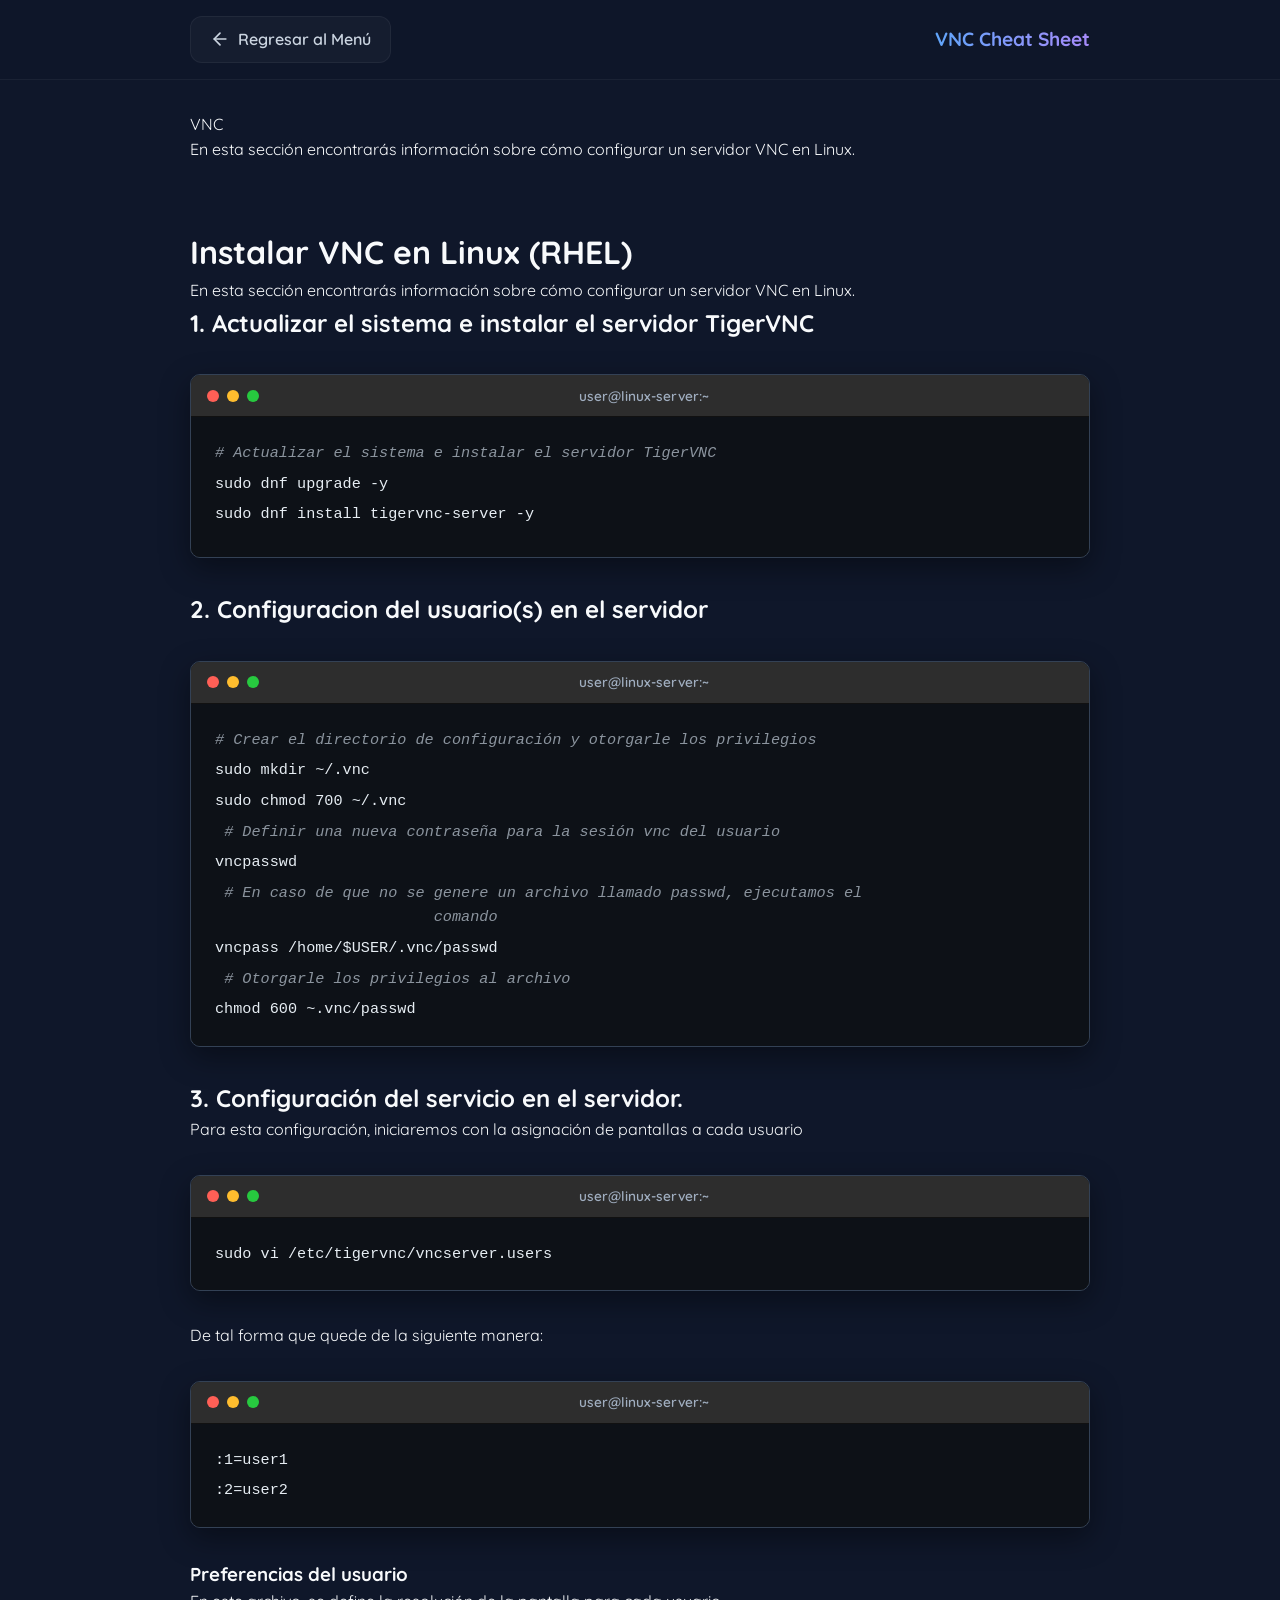
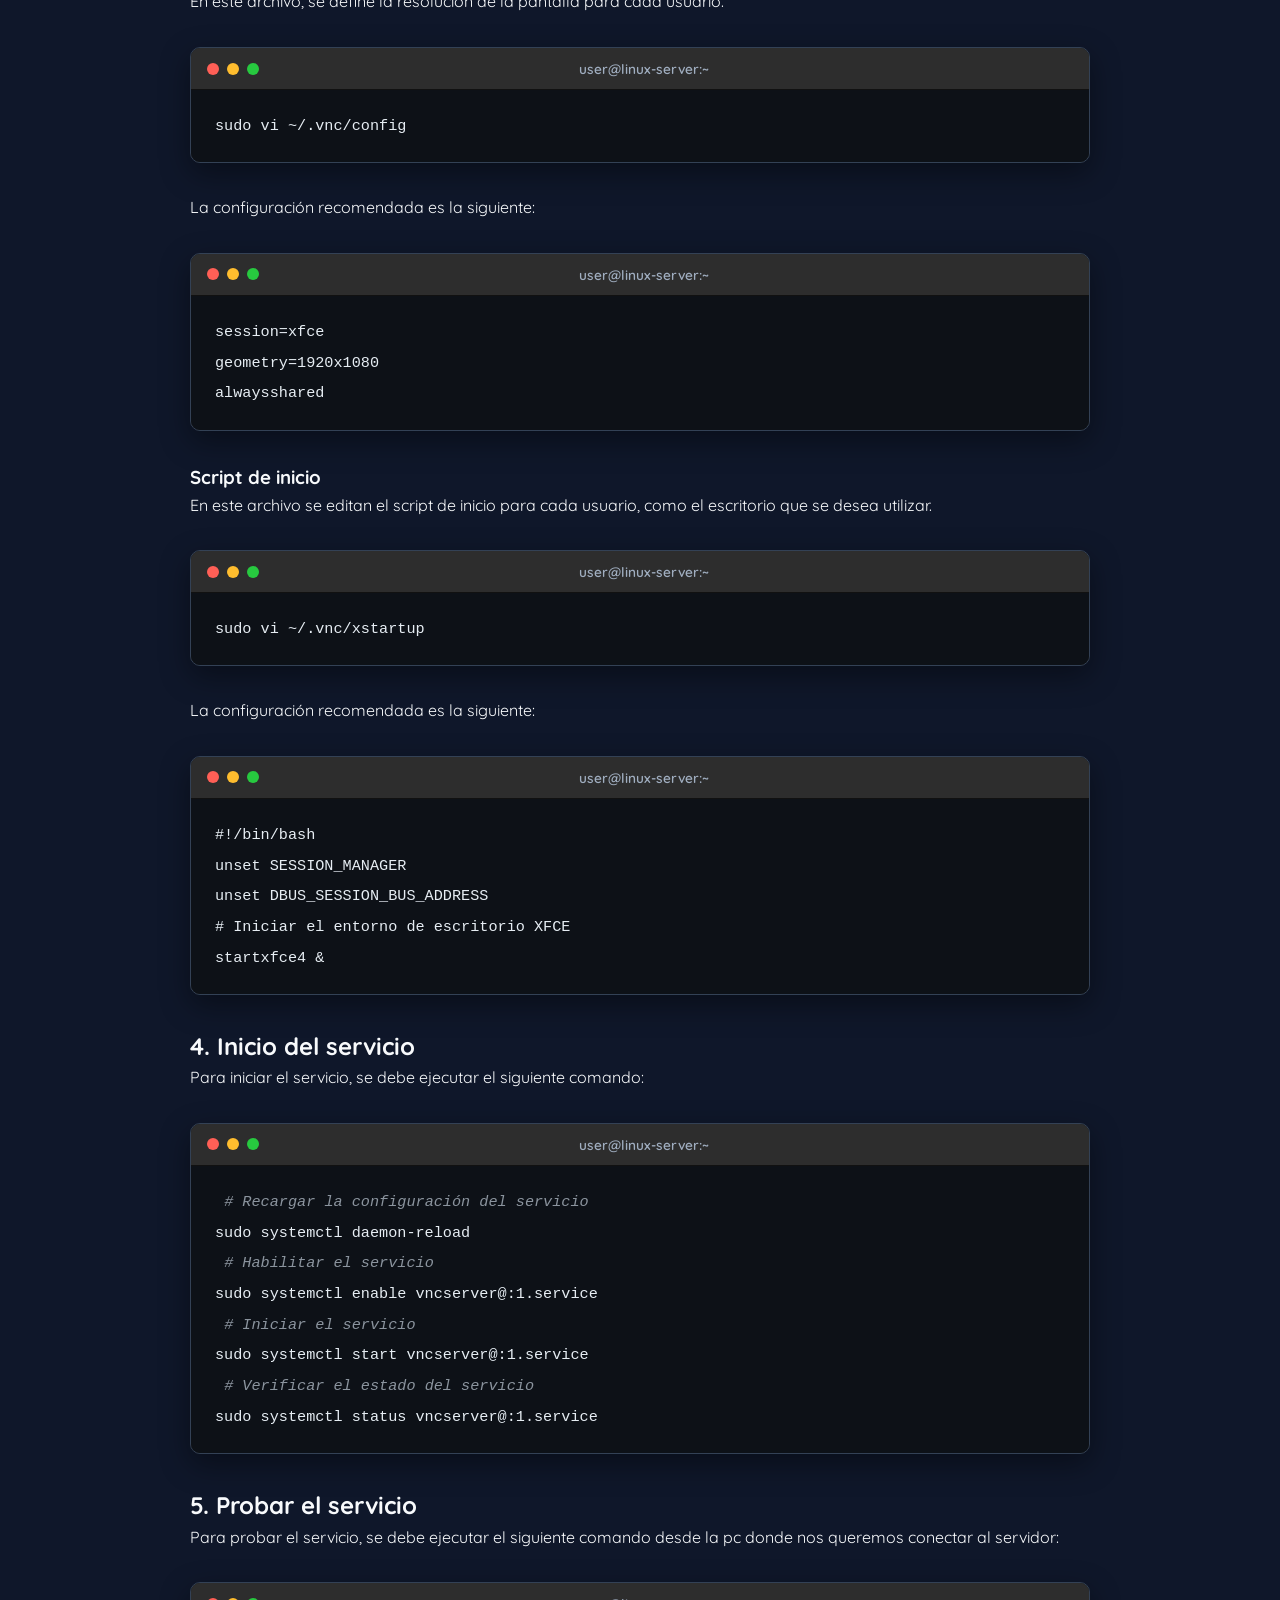
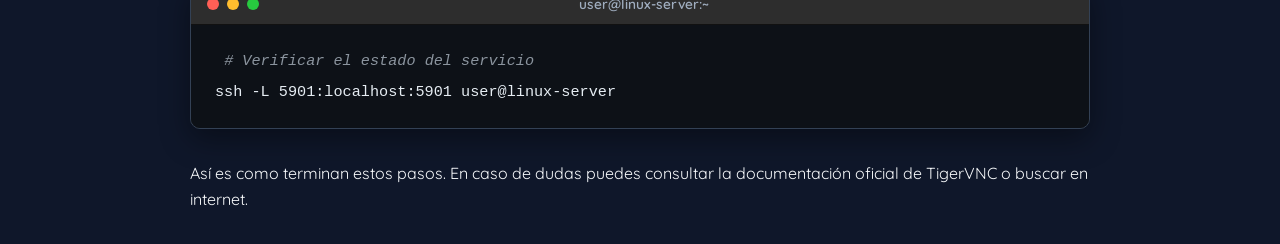
==== cheatsheets/vnc/vnc.html @ 523d9acf "first commit" ====
<!DOCTYPE html>
<html lang="en">

<head>
    <meta charset="UTF-8">
    <meta name="viewport" content="width=device-width, initial-scale=1.0">
    <link rel="stylesheet" href="../generals.css">
    <title> VNC | Cheatsheet</title>
</head>

<body>
    <nav class="navbar container">
        <div class="interior-contenedor navbar-content">
            <a href="../../index.html" class="btn-back">
                <svg xmlns="http://www.w3.org/2000/svg" width="20" height="20" viewBox="0 0 24 24" fill="none"
                    stroke="currentColor" stroke-width="2" stroke-linecap="round" stroke-linejoin="round">
                    <line x1="19" y1="12" x2="5" y2="12"></line>
                    <polyline points="12 19 5 12 12 5"></polyline>
                </svg>
                Regresar al Menú
            </a>
            <span class="navbar-title">VNC Cheat Sheet</span>
        </div>
    </nav>

    <header class="container">
        <div class="interior-contenedor">
            <p class="title-container"> VNC </p>
            <p class="subtitle-container">
                En esta sección encontrarás información sobre cómo configurar un servidor VNC en Linux.
            </p>
        </div>
    </header>

    <main class="container">
        <div class="interior-contenedor">
            <h1 class="title-container"> Instalar VNC en Linux (RHEL)</h1>
            <p class="subtitle-container">
                En esta sección encontrarás información sobre cómo configurar un servidor VNC en Linux.
            </p>

            <h2 class="title-container"> 1. Actualizar el sistema e instalar el servidor TigerVNC</h2>

            <div class="linux-terminal">
                <div class="linux-terminal-header">
                    <div class="terminal-actions">
                        <div class="terminal-action close"></div>
                        <div class="terminal-action minimize"></div>
                        <div class="terminal-action maximize"></div>
                    </div>
                    <div class="terminal-title">user@linux-server:~</div>
                </div>
                <div class="linux-terminal-content">
                    <p class="comment-line"># Actualizar el sistema e instalar el servidor TigerVNC</p>
                    <p class="code-line">sudo dnf upgrade -y</p>
                    <p class="code-line">sudo dnf install tigervnc-server -y</p>
                    <p class="code-line"></p>
                </div>
            </div>

            <h2 class="title-container">2. Configuracion del usuario(s) en el servidor </h2>

            <div class="linux-terminal">
                <div class="linux-terminal-header">
                    <div class="terminal-actions">
                        <div class="terminal-action close"></div>
                        <div class="terminal-action minimize"></div>
                        <div class="terminal-action maximize"></div>
                    </div>
                    <div class="terminal-title">user@linux-server:~</div>
                </div>
                <div class="linux-terminal-content">
                    <p class="comment-line"># Crear el directorio de configuración y otorgarle los privilegios </p>
                    <p class="code-line">sudo mkdir ~/.vnc</p>
                    <p class="code-line">sudo chmod 700 ~/.vnc</p>
                    <p class="code-line"></p>
                    <p class="comment-line"> # Definir una nueva contraseña para la sesión vnc del usuario</p>
                    <p class="code-line">vncpasswd</p>
                    <p class="comment-line"> # En caso de que no se genere un archivo llamado passwd, ejecutamos el
                        comando </p>
                    <p class="code-line">vncpass /home/$USER/.vnc/passwd</p>
                    <p class="comment-line"> # Otorgarle los privilegios al archivo </p>
                    <p class="code-line">chmod 600 ~.vnc/passwd</p>
                </div>
            </div>

            <h2 class="title-container"> 3. Configuración del servicio en el servidor.</h2>
            <p> Para esta configuración, iniciaremos con la asignación de pantallas a cada usuario </p>
            <div class="linux-terminal">
                <div class="linux-terminal-header">
                    <div class="terminal-actions">
                        <div class="terminal-action close"></div>
                        <div class="terminal-action minimize"></div>
                        <div class="terminal-action maximize"></div>
                    </div>
                    <div class="terminal-title">user@linux-server:~</div>
                </div>
                <div class="linux-terminal-content">
                    <p class="code-line">sudo vi /etc/tigervnc/vncserver.users</p>
                </div>
            </div>

            <p> De tal forma que quede de la siguiente manera:</p>
            <div class="linux-terminal">
                <div class="linux-terminal-header">
                    <div class="terminal-actions">
                        <div class="terminal-action close"></div>
                        <div class="terminal-action minimize"></div>
                        <div class="terminal-action maximize"></div>
                    </div>
                    <div class="terminal-title">user@linux-server:~</div>
                </div>
                <div class="linux-terminal-content">
                    <p class="code-line">:1=user1</p>
                    <p class="code-line">:2=user2</p>
                </div>
            </div>

            <h3> Preferencias del usuario </h3>
            <p> En este archivo, se define la resolución de la pantalla para cada usuario. </p>
            <div class="linux-terminal">
                <div class="linux-terminal-header">
                    <div class="terminal-actions">
                        <div class="terminal-action close"></div>
                        <div class="terminal-action minimize"></div>
                        <div class="terminal-action maximize"></div>
                    </div>
                    <div class="terminal-title">user@linux-server:~</div>
                </div>
                <div class="linux-terminal-content">
                    <p class="code-line">sudo vi ~/.vnc/config</p>
                </div>
            </div>

            <p> La configuración recomendada es la siguiente: </p>
            <div class="linux-terminal">
                <div class="linux-terminal-header">
                    <div class="terminal-actions">
                        <div class="terminal-action close"></div>
                        <div class="terminal-action minimize"></div>
                        <div class="terminal-action maximize"></div>
                    </div>
                    <div class="terminal-title">user@linux-server:~</div>
                </div>
                <div class="linux-terminal-content">
                    <p class="code-line">session=xfce</p>
                    <p class="code-line">geometry=1920x1080</p>
                    <p class="code-line">alwaysshared</p>
                </div>
            </div>

            <h3> Script de inicio </h3>
            <p> En este archivo se editan el script de inicio para cada usuario, como el escritorio que se desea
                utilizar. </p>
            <div class="linux-terminal">
                <div class="linux-terminal-header">
                    <div class="terminal-actions">
                        <div class="terminal-action close"></div>
                        <div class="terminal-action minimize"></div>
                        <div class="terminal-action maximize"></div>
                    </div>
                    <div class="terminal-title">user@linux-server:~</div>
                </div>
                <div class="linux-terminal-content">
                    <p class="code-line">sudo vi ~/.vnc/xstartup</p>
                </div>
            </div>

            <p> La configuración recomendada es la siguiente: </p>
            <div class="linux-terminal">
                <div class="linux-terminal-header">
                    <div class="terminal-actions">
                        <div class="terminal-action close"></div>
                        <div class="terminal-action minimize"></div>
                        <div class="terminal-action maximize"></div>
                    </div>
                    <div class="terminal-title">user@linux-server:~</div>
                </div>
                <div class="linux-terminal-content">
                    <p class="code-line">#!/bin/bash</p>
                    <p class="code-line">unset SESSION_MANAGER</p>
                    <p class="code-line">unset DBUS_SESSION_BUS_ADDRESS</p>
                    <p class="code-line"># Iniciar el entorno de escritorio XFCE</p>
                    <p class="code-line">startxfce4 &</p>
                </div>
            </div>

            <h2 class="title-container"> 4. Inicio del servicio </h2>
            <p> Para iniciar el servicio, se debe ejecutar el siguiente comando: </p>
            <div class="linux-terminal">
                <div class="linux-terminal-header">
                    <div class="terminal-actions">
                        <div class="terminal-action close"></div>
                        <div class="terminal-action minimize"></div>
                        <div class="terminal-action maximize"></div>
                    </div>
                    <div class="terminal-title">user@linux-server:~</div>
                </div>
                <div class="linux-terminal-content">
                    <p class="comment-line"> # Recargar la configuración del servicio </p>
                    <p class="code-line">sudo systemctl daemon-reload</p>
                    <p class="comment-line"> # Habilitar el servicio </p>
                    <p class="code-line">sudo systemctl enable vncserver@:1.service</p>
                    <p class="comment-line"> # Iniciar el servicio </p>
                    <p class="code-line">sudo systemctl start vncserver@:1.service</p>
                    <p class="comment-line"> # Verificar el estado del servicio </p>
                    <p class="code-line">sudo systemctl status vncserver@:1.service</p>
                </div>
            </div>

            <h2 class="title-container"> 5. Probar el servicio</h2>
            <p> Para probar el servicio, se debe ejecutar el siguiente comando desde la pc donde nos queremos conectar
                al servidor: </p>
            <div class="linux-terminal">
                <div class="linux-terminal-header">
                    <div class="terminal-actions">
                        <div class="terminal-action close"></div>
                        <div class="terminal-action minimize"></div>
                        <div class="terminal-action maximize"></div>
                    </div>
                    <div class="terminal-title">user@linux-server:~</div>
                </div>
                <div class="linux-terminal-content">
                    <p class="comment-line"> # Verificar el estado del servicio </p>
                    <p class="code-line">ssh -L 5901:localhost:5901 user@linux-server</p>
                </div>
            </div>

            <p> Así es como terminan estos pasos. En caso de dudas puedes consultar la documentación oficial de TigerVNC
                o buscar en internet. </p>

        </div>
    </main>
</body>

</html>
---- cheatsheets/generals.css ----
@import url('https://fonts.googleapis.com/css2?family=Quicksand:wght@300..700&display=swap');

* {
    margin: 0;
    padding: 0;
    box-sizing: border-box;
    font-family: 'Quicksand', sans-serif;

}

:root {
    /* Paleta de Colores - Tema Moderno Oscuro (Glassmorphism sutil) */
    --bg-color: #0f172a;
    /* Fondo principal */
    --surface-color: #1e293b;
    /* Fondo de tarjetas / pie de página */
    --surface-hover: #334155;
    /* Fondo de tarjetas al pasar el ratón */
    --text-primary: #f8fafc;
    /* Texto principal */
    --text-secondary: #cbd5e1;
    /* Texto secundario (subtítulos) */

    /* Colores de Acento */
    --accent-color: #3b82f6;
    /* Azul para resaltados */
    --accent-hover: #60a5fa;
    /* Azul claro interacciones */
    --gradient-start: #60a5fa;
    /* Inicio del degradado de títulos */
    --gradient-end: #a78bfa;
    /* Fin del degradado de títulos */

    /* Espaciado y Tamaños */
    --max-width: 900px;
    --border-radius: 12px;
    --transition: all 0.3s cubic-bezier(0.4, 0, 0.2, 1);
}

body {
    background-color: var(--bg-color);
    color: var(--text-primary);
    line-height: 1.6;
    display: flex;
    flex-direction: column;
    min-height: 100vh;
}

.container {
    width: 100%;
    padding: 2rem 1.5rem;
    display: flex;
    justify-content: center;
}

.interior-contenedor {
    width: 100%;
    max-width: var(--max-width);
}

/* --- Linux Terminal Styles --- */
.linux-terminal {
    background-color: #1e1e1e; /* Fondo clásico tipo terminal oscura */
    border-radius: 10px;
    box-shadow: 0 10px 30px rgba(0, 0, 0, 0.4);
    margin: 2rem 0;
    width: 100%;
    border: 1px solid var(--surface-hover);
    display: flex;
    flex-direction: column;
    overflow: hidden; /* Mantiene los bordes redondeados */
}

.linux-terminal-header {
    background-color: #2d2d2d;
    padding: 0.6rem 1rem;
    display: flex;
    align-items: center;
    border-bottom: 1px solid #111;
}

.terminal-actions {
    display: flex;
    gap: 8px;
}

.terminal-action {
    width: 12px;
    height: 12px;
    border-radius: 50%;
}

.terminal-action.close { background-color: #ff5f56; }
.terminal-action.minimize { background-color: #ffbd2e; }
.terminal-action.maximize { background-color: #27c93f; }

.terminal-title {
    color: #a0aec0;
    font-size: 0.85rem;
    font-weight: 600;
    flex-grow: 1;
    text-align: center;
    padding-right: 44px; /* Compensación para que el título quede verdaderamente centrado */
    user-select: none;
}

.linux-terminal-content {
    padding: 1.5rem;
    overflow-x: auto; /* Comportamiento responsivo, permite scroll lateral si la línea es muy larga */
    background-color: #0d1117; /* Fondo un poco más oscuro para el área de código */
}

.linux-terminal-content p:last-child {
    margin-bottom: 0;
}

/* Code and Comment Line Styles */
p.code-line, 
p.comment-line {
    font-family: 'Consolas', 'Menlo', 'Monaco', 'Courier New', Courier, monospace;
    font-size: 0.95rem;
    line-height: 1.6;
    margin: 0 0 0.4rem 0;
    white-space: pre-wrap; /* Permite que respete los espacios pero baje si es necesario */
    word-break: break-word;
}

p.code-line {
    color: #e6edf3; /* Gris claro/blanco, color común en terminales para texto de código */
}

p.comment-line {
    color: #8b949e; /* Color gris/verdoso sutil, común para comentarios en código */
    font-style: italic;
}

/* ==================================
   Navbar Styles
   ================================== */
.navbar {
    padding: 1rem 1.5rem;
    background: rgba(15, 23, 42, 0.95);
    backdrop-filter: blur(10px);
    -webkit-backdrop-filter: blur(10px);
    border-bottom: 1px solid rgba(255, 255, 255, 0.05);
    position: sticky;
    top: 0;
    z-index: 100;
}

.navbar-content {
    display: flex;
    justify-content: space-between;
    align-items: center;
}

.btn-back {
    display: flex;
    align-items: center;
    gap: 0.5rem;
    color: var(--text-secondary);
    text-decoration: none;
    font-weight: 600;
    font-size: 1rem;
    padding: 0.6rem 1.2rem;
    border-radius: var(--border-radius);
    background-color: rgba(255, 255, 255, 0.03);
    border: 1px solid rgba(255, 255, 255, 0.05);
    transition: var(--transition);
}

.btn-back:hover {
    color: var(--text-primary);
    background-color: var(--surface-hover);
    border-color: rgba(255, 255, 255, 0.1);
    transform: translateX(-3px);
}

.navbar-title {
    font-weight: 700;
    font-size: 1.2rem;
    color: var(--text-primary);
    background: linear-gradient(to right, var(--gradient-start), var(--gradient-end));
    -webkit-background-clip: text;
    background-clip: text;
    -webkit-text-fill-color: transparent;
}
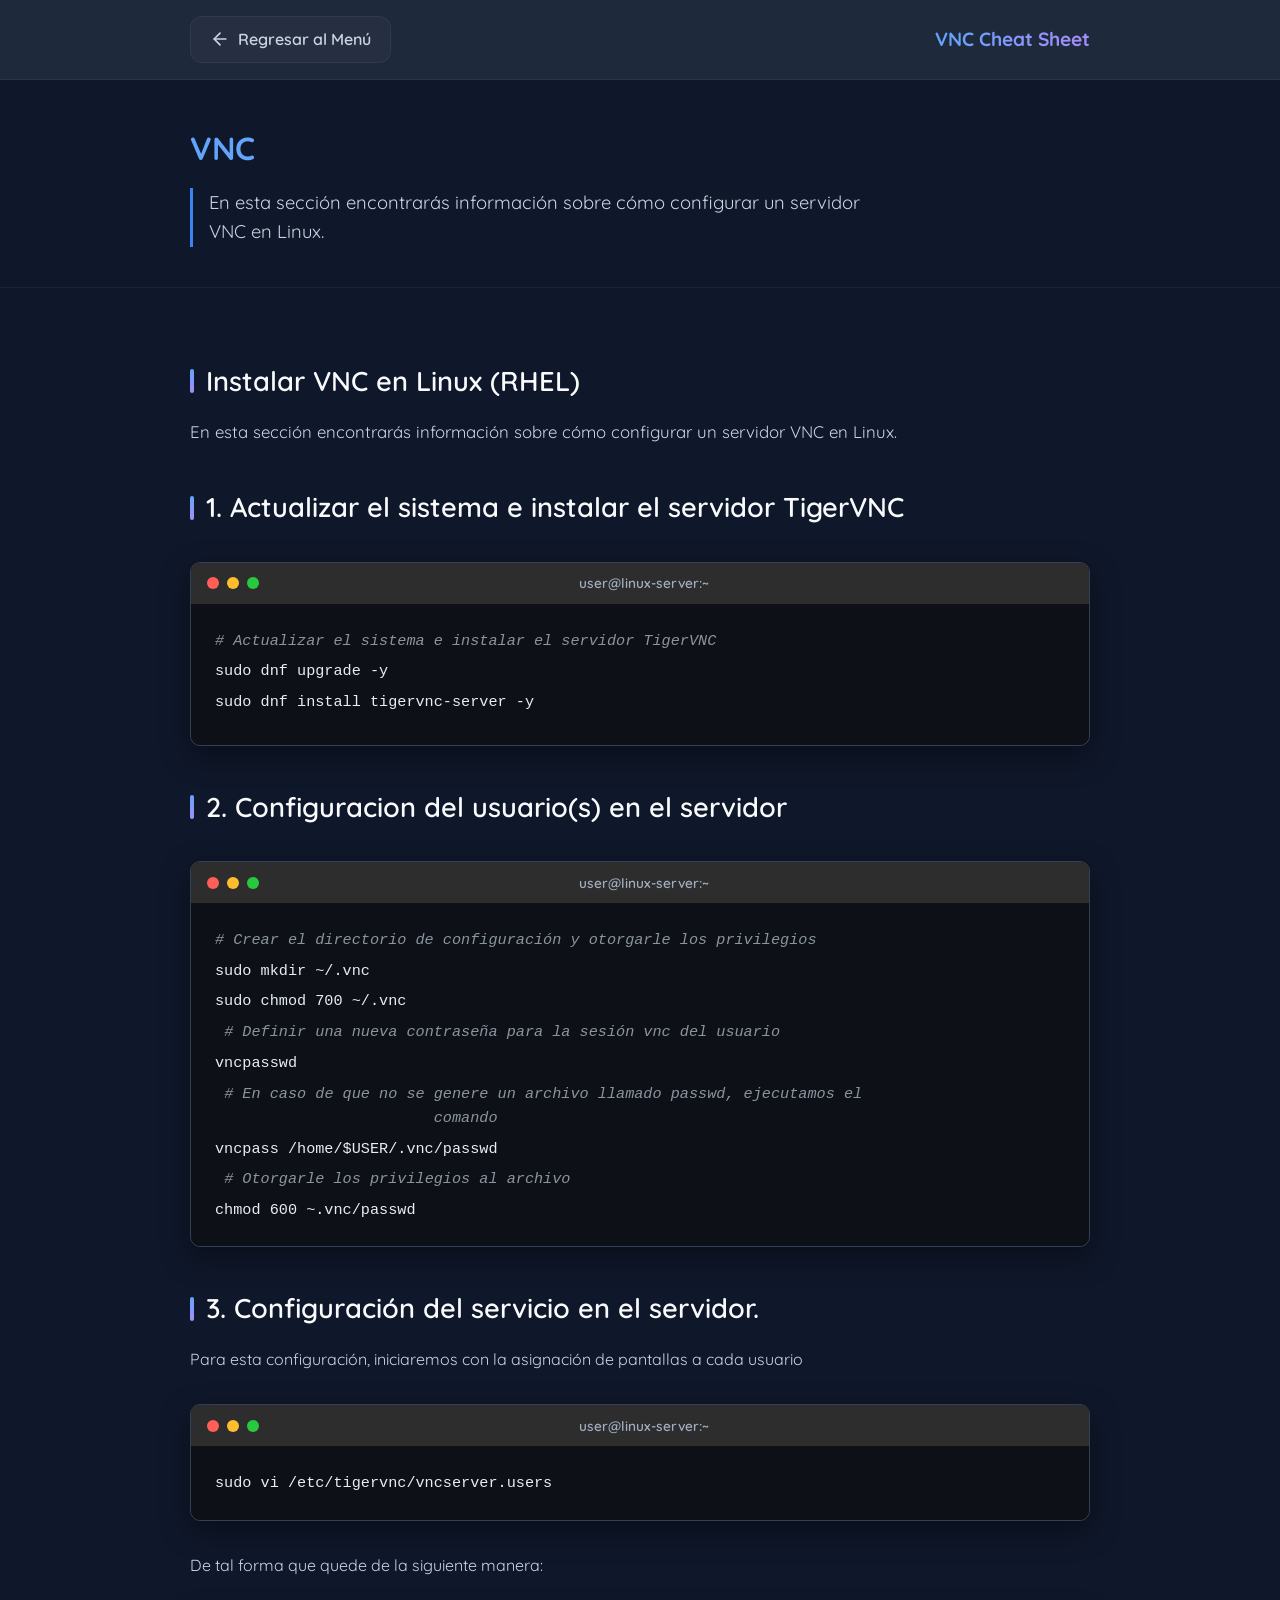
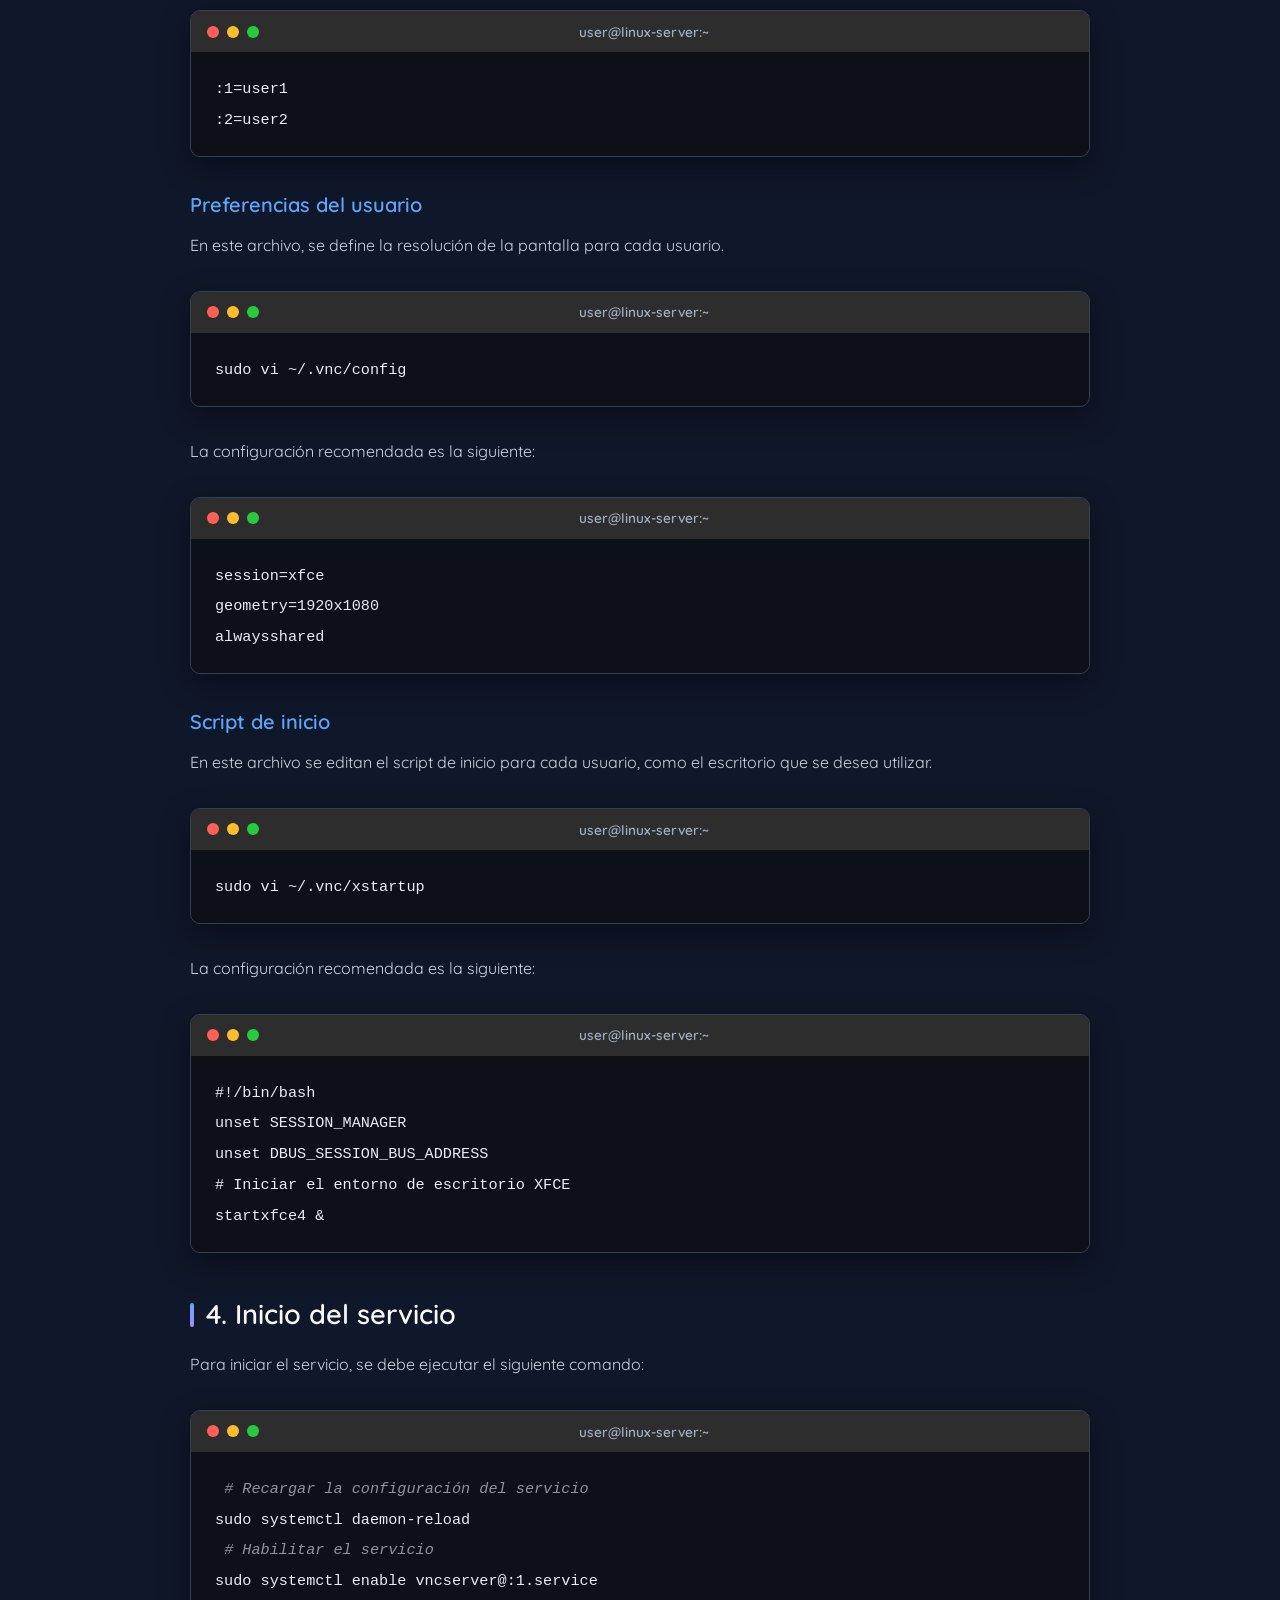
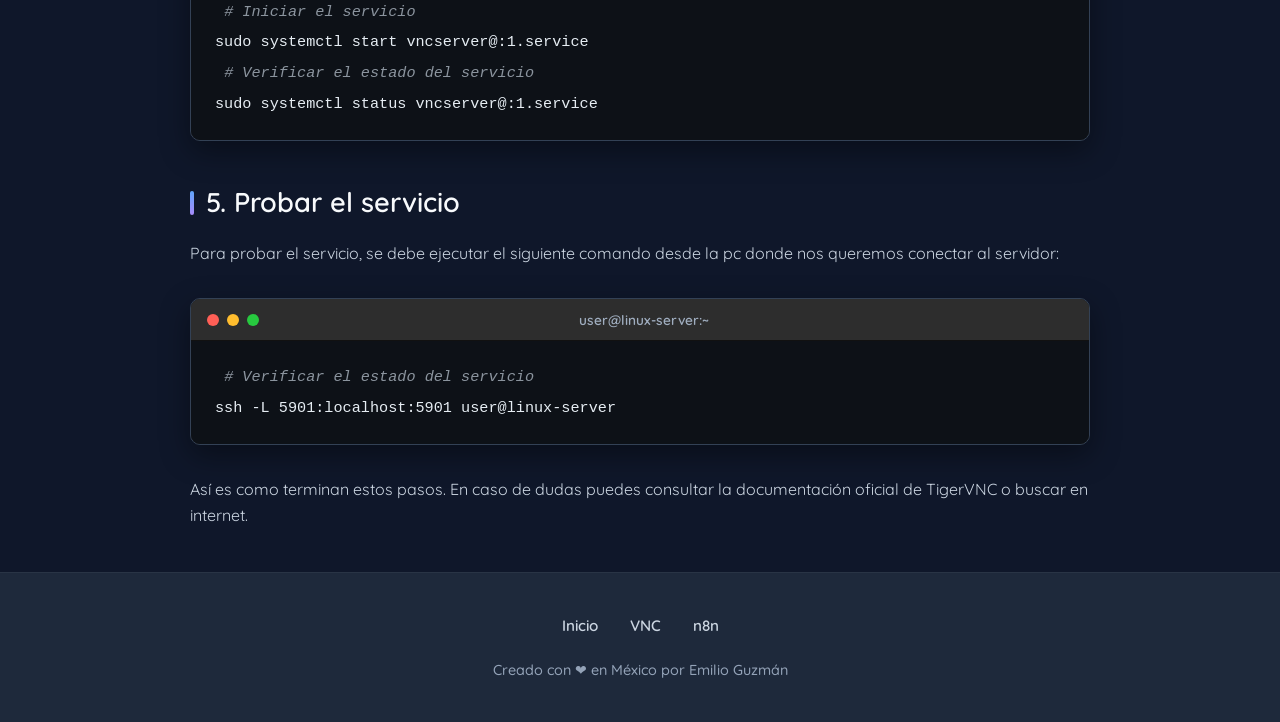
==== commit 9c2cfab3: "Completar VNC" ====
--- a/cheatsheets/vnc/vnc.html
+++ b/cheatsheets/vnc/vnc.html
@@ -231,6 +231,17 @@
 
         </div>
     </main>
+
+    <footer class="container">
+        <div class="interior-contenedor">
+            <ul class="footer-nav">
+                <li><a href="../../index.html">Inicio</a></li>
+                <li><a href="../vnc/vnc.html">VNC</a></li>
+                <li><a href="../n8n/n8n.html">n8n</a></li>
+            </ul>
+            <p class="texto-footer"> Creado con &#10084; en México por Emilio Guzmán </p>
+        </div>
+    </footer>
 </body>
 
 </html>
--- a/cheatsheets/generals.css
+++ b/cheatsheets/generals.css
@@ -58,6 +58,137 @@
     max-width: var(--max-width);
 }
 
+/* ==================================
+   Encabezado de la Hoja (Header)
+   ================================== */
+header.container {
+    border-bottom: 1px solid rgba(255, 255, 255, 0.05);
+    padding: 3rem 1.5rem 2.5rem;
+}
+
+header .title-container {
+    font-size: 2rem;
+    font-weight: 700;
+    line-height: 1.25;
+    margin-bottom: 1.25rem;
+    letter-spacing: -0.5px;
+    background: linear-gradient(to right, var(--gradient-start), var(--gradient-end));
+    -webkit-background-clip: text;
+    background-clip: text;
+    -webkit-text-fill-color: transparent;
+}
+
+header .subtitle-container {
+    font-size: 1.15rem;
+    color: var(--text-secondary);
+    max-width: 700px;
+    font-weight: 400;
+    padding-left: 1rem;
+    border-left: 3px solid var(--accent-color);
+}
+
+header .subtitle-container + .subtitle-container {
+    margin-top: 0.75rem;
+    font-size: 0.95rem;
+    color: #94a3b8;
+    font-style: italic;
+}
+
+header .subtitle-container strong {
+    color: var(--text-primary);
+    font-weight: 600;
+}
+
+/* ==================================
+   Títulos de Sección y Descripciones
+   ================================== */
+main .title-container {
+    font-size: 1.7rem;
+    font-weight: 600;
+    color: var(--text-primary);
+    margin: 2.5rem 0 1rem;
+    display: flex;
+    align-items: center;
+    gap: 0.75rem;
+}
+
+main .title-container::before {
+    content: '';
+    display: inline-block;
+    width: 4px;
+    height: 1.5rem;
+    flex-shrink: 0;
+    border-radius: 4px;
+    background: linear-gradient(to bottom, var(--gradient-start), var(--gradient-end));
+}
+
+main .subtitle-container {
+    font-size: 1.05rem;
+    color: var(--text-secondary);
+    margin-bottom: 1rem;
+}
+
+main h3 {
+    font-size: 1.25rem;
+    font-weight: 600;
+    color: var(--accent-hover);
+    margin: 2rem 0 0.75rem;
+}
+
+main p {
+    color: var(--text-secondary);
+    margin: 0.75rem 0;
+}
+
+main p strong {
+    color: var(--text-primary);
+    font-weight: 600;
+}
+
+/* ==================================
+   Pie de Página (Footer)
+   ================================== */
+footer.container {
+    background-color: var(--surface-color);
+    border-top: 1px solid rgba(255, 255, 255, 0.05);
+    padding: 2.5rem 1.5rem;
+    margin-top: auto;
+}
+
+footer .interior-contenedor {
+    display: flex;
+    flex-direction: column;
+    align-items: center;
+    gap: 1.25rem;
+    text-align: center;
+}
+
+.footer-nav {
+    list-style: none;
+    display: flex;
+    flex-wrap: wrap;
+    justify-content: center;
+    gap: 0.5rem 2rem;
+}
+
+.footer-nav a {
+    color: var(--text-secondary);
+    text-decoration: none;
+    font-weight: 600;
+    font-size: 0.95rem;
+    transition: var(--transition);
+}
+
+.footer-nav a:hover {
+    color: var(--accent-hover);
+}
+
+.texto-footer {
+    color: #94a3b8;
+    font-size: 0.9rem;
+    font-weight: 500;
+}
+
 /* --- Linux Terminal Styles --- */
 .linux-terminal {
     background-color: #1e1e1e; /* Fondo clásico tipo terminal oscura */
@@ -139,9 +270,7 @@
    ================================== */
 .navbar {
     padding: 1rem 1.5rem;
-    background: rgba(15, 23, 42, 0.95);
-    backdrop-filter: blur(10px);
-    -webkit-backdrop-filter: blur(10px);
+    background-color: var(--surface-color);
     border-bottom: 1px solid rgba(255, 255, 255, 0.05);
     position: sticky;
     top: 0;
